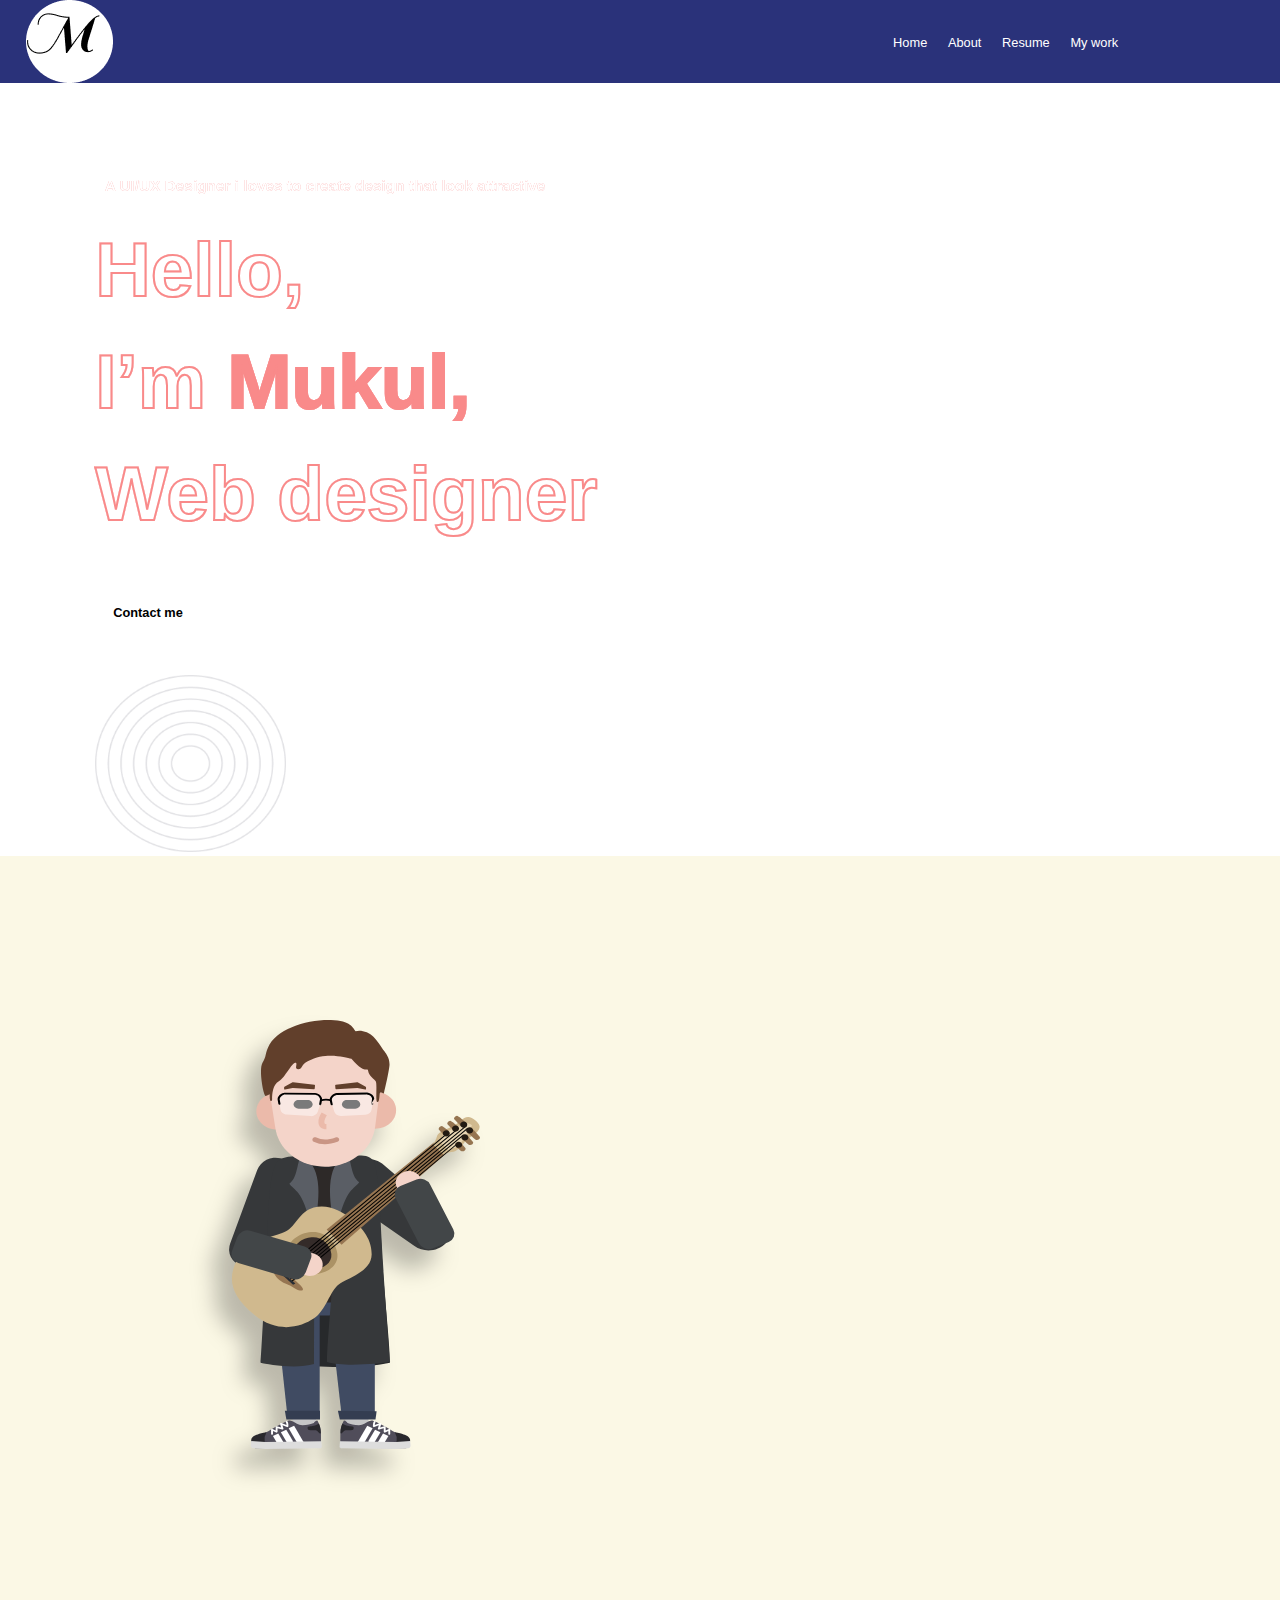
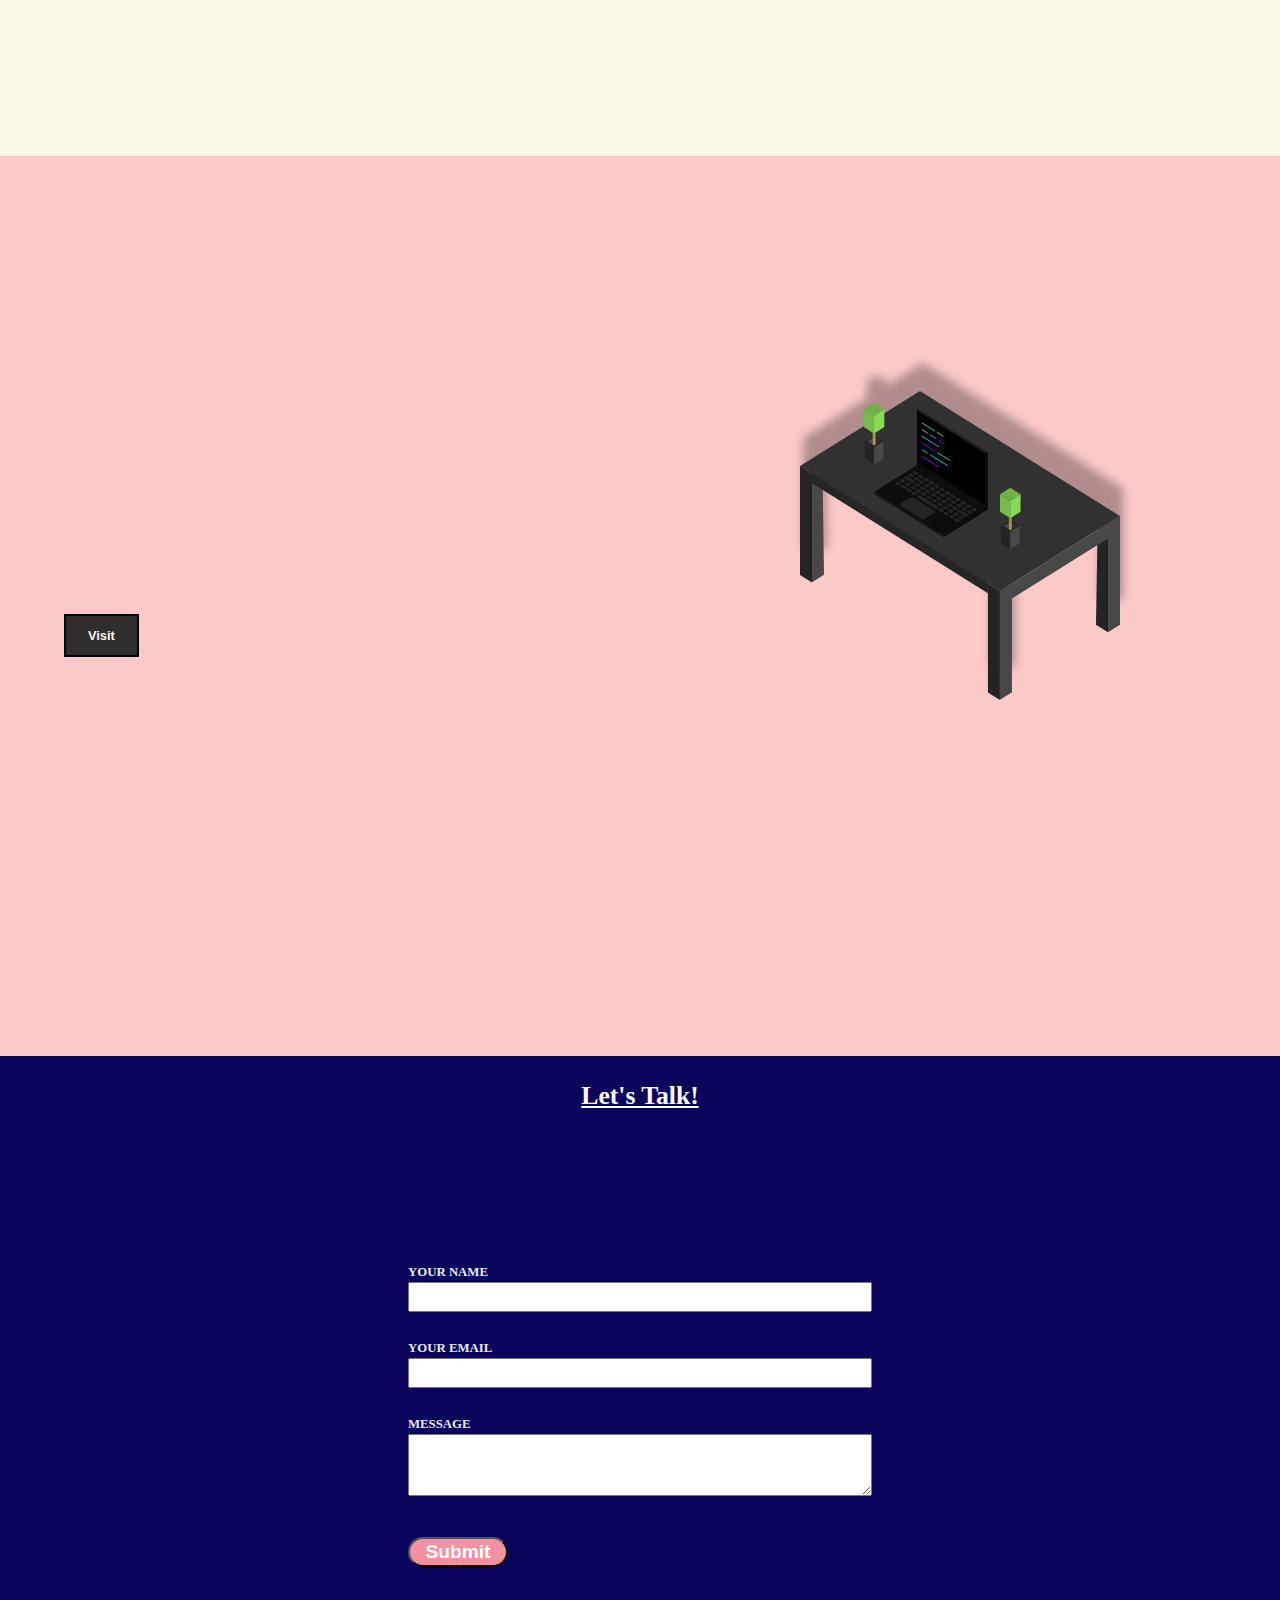
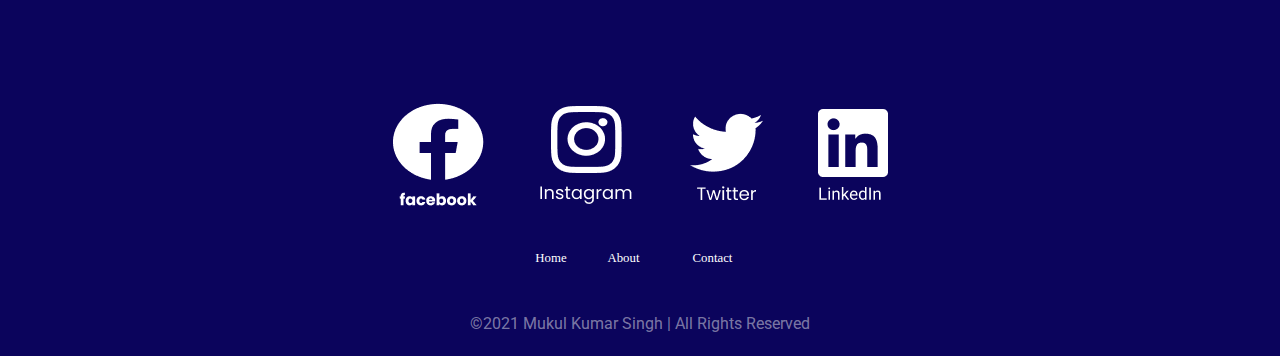
==== index.html @ 23a28876 "new portfolio" ====
<!DOCTYPE html>
<html lang="en">
<head>
    <meta charset="UTF-8">
    <meta http-equiv="X-UA-Compatible" content="IE=edge">
    <meta name="viewport" content="width=device-width, initial-scale=1.0">
    <link rel="stylesheet" href="https://cdnjs.cloudflare.com/ajax/libs/animate.css/4.1.1/animate.min.css"/>
    <link rel="stylesheet" href="index.css">
    
    <title>Document</title>
    
</head>
<body>
    <header>
        <div class="logo"><img class=lg src="logo.png" alt=""></div>
        <navbar class="nav-menu">
        <a href="">Home</a>
        <a href="#about">About</a>
        <a href="">Resume</a>
        <a href="#container">My work</a>
        </navbar>
       
    </header>

    
 <section>
     <div class="right-col">
         <p>A UI/UX Designer i loves to create design that look  attractive </p>
             <h1 class="mask">Hello,<br>I’m<span> Mukul,</span> <br> Web designer</h1><br><br><br>
             <a  class="btn" href="#footer">Contact me</a><br><br><br><br>
             <img class="circles" src="circles.png" alt="">
        </div>
       
     <div class="left-col"> 
     <img class="tiktik" src="Titik-titik.png" alt=""> <br><br>
     
        
    </div>
 </section>
<script src="index.js"></script>


<main id="about">
    <div class="left-col1">
        <h1 class="heading2">About <span class="span2">Me</span></h1>
         <img class="hero-img" src="me.svg" alt=""></a>
       
    </div>
    <div class="right-col1"> 
        
        <h4 class="para">
        My name is Mukul and i am 22 years old and recently i have completed my Bca graduate from IIMT COLLEGE OF MANAGEMENT GREATER NOIDA.
        <br><br>
        If I talk About my interest i love singing, sketching, listing Music and playing videos games.
         In my free time i love to hangout with my friends. My Aim is to become a UI/UX Designer.</h4></div>
</main>

<div id="container">
     <div class="left-col2">
        <h4 class="para1">Library System management - jan 25,2021,feb 10,2021 mentor-Tushar gupta | team size:3 The Project “Library system management” is a management software for monitoring and controlling the transaction in library. 
            DEEP TRADING COMPANY WEBSITE- Made by me-</h4><br><br><br>
            <a class="btn1" href="https://mukulkms.github.io/deep/">Visit</a>
     </div>
     <div class="right-col2">
        <h1 class="heading3">Work</h1>
        <img  class="hero-img2" src="lap.svg" alt="">
     </div>
</div>
   <!--Footer-->

   <div id="footer">
          <h3>Let's Talk! </h3><br><br>

        <form  action="https://formspree.io/f/myyllgqn" method="POST">
            <ul>
                <li>
                    <label for="name"><span class="span1">Your Name <span class="required-star"></span></span></label>
                    <input type="text" id="name" name="user_name">
                </li>
                <li>
                    <label for="mail"><span class="span1">Your Email <span class="required-star"></span></span></label>
                    <input type="email" id="mail" name="user_email">
                </li>
                <li>
                    <label for="message"><span class="span1">Message</span></label>
                    <textarea rows="4" cols="50"></textarea>
                </li>
                <li>
                    <input type="submit">
                </li>
            </ul>
        </form>


    <div class="social-media-icons">
        <a href="https://www.facebook.com/Mukulkumarsingh31?ref=bookmarks"><img class="fb" src="Fb.png" alt=""></a>
        <a href="https://www.instagram.com/mukul.k.s"><img class="insta" src="insta.png" alt=""></a>
        <a href="https://twitter.com/MukulKu83771937"><img class="twitter" src="Twitter.png" alt=""></a>
        <a href="https://www.linkedin.com/in/mukul-kumar-singh-57364220a"><img  class="linkedin" src="linkedin.png" alt=""></a>
       
    

    <div class="footer-links-2">
  <a class="h" href="index.html">Home</a>
  <a class="a" href="#about">About</a>
  <a class="c" href="#contact">Contact</a>
  </div>
</div>

<h6>©2021 Mukul Kumar Singh | All Rights Reserved</h6>
  </footer>

</body>
</html>
---- index.css ----
@import url("http://fonts.cdnfonts.com/css/sitara");
@import url("https://fonts.googleapis.com/css2?family=Roboto&display=swap");
@import url("https://fonts.googleapis.com/css2?family=Roboto&family=Syncopate:wght@700&display=swap");
@import url("https://fonts.googleapis.com/css2?family=Roboto&family=Roboto+Mono:wght@500&family=Syncopate:wght@700&display=swap");
* {
  -webkit-box-sizing: border-box;
          box-sizing: border-box;
  margin: 0;
  padding: 0;
  scroll-behavior: smooth;
}

/******all-fonts***************/
/******************************/
header {
  list-style: none;
  -webkit-box-pack: right;
      -ms-flex-pack: right;
          justify-content: right;
  -webkit-box-align: center;
      -ms-flex-align: center;
          align-items: center;
  display: -webkit-box;
  display: -ms-flexbox;
  display: flex;
  position: relative;
  background-color: #2A327A;
}

.nav-menu {
  width: 100%;
  text-align: right;
  padding: 0 12%;
}

.logo {
  display: -webkit-box;
  display: -ms-flexbox;
  display: flex;
  -webkit-box-pack: left;
      -ms-flex-pack: left;
          justify-content: left;
  padding: 0 2%;
}

a {
  list-style: none;
  font-family: 'Syncopate', sans-serif;
  font-weight: normal;
  padding: 0 1%;
  color: white;
  -webkit-transition: 300ms;
  transition: 300ms;
  font-size: 0.8rem;
  text-decoration: none;
}

a:hover {
  -webkit-text-decoration-line: underline;
          text-decoration-line: underline;
  -webkit-text-decoration-color: #24ff92;
          text-decoration-color: #24ff92;
  color: #24ff92;
  transform: translateY(-6px);
  /* IE 9 */
  -webkit-transform: scale(1.1);
  /* Safari 3-8 */
  transform: scale(1.1);
}

a:active {
  color: red;
}

/*************hamurger************************/
/********************************************/
section {
  display: -ms-grid;
  display: grid;
  -ms-grid-columns: 2.9fr 1fr;
      grid-template-columns: 2.9fr 1fr;
  background: url(/cv/background.jpg);
  background-repeat: no-repeat;
  width: 100%;
  background-size: cover;
  behavior: 'smooth';
}

.mask {
  font-size: 6vw;
  margin-top: 2%;
  margin-left: 10%;
  line-height: 7rem;
  font-family: 'Syncopate', sans-serif;
  color: #F98A8A;
  width: 90%;
  background: radial-gradient(circle 100px at var(--x, 0) var(--y, 0), white 99%, #ffffff 100%) fixed;
  background-clip: text;
  -webkit-background-clip: text;
  -webkit-animation: slideInLeft;
          animation: slideInLeft;
  -webkit-animation-duration: 2s;
          animation-duration: 2s;
  -webkit-text-fill-color: transparent;
  -webkit-transition: all 0.3s linear;
  transition: all 0.3s linear;
  -webkit-text-stroke-width: 2px;
  -webkit-text-stroke-color: solid #F98A8A;
}

.mask:hover {
  background: radial-gradient(circle 100px at var(--x, 0) var(--y, 0), #000000 99%, #ffffff 100%) fixed;
  background-clip: text;
  -webkit-background-clip: text;
  /* IE 9 */
  -webkit-transform: scale(0.8);
  /* Safari 3-8 */
  transform: scale(1.05);
}

span {
  background: radial-gradient(circle 100px at var(--x, 0) var(--y, 0), #ffffff 99%, #F98A8A 100%) fixed;
  background-clip: text;
  -webkit-background-clip: text;
}

span:hover {
  background-clip: text;
  -webkit-background-clip: text;
}

p {
  margin-top: 10%;
  margin-left: 11%;
  line-height: 1rem;
  font-family: 'Syncopate', sans-serif;
  font-weight: bold;
  -webkit-animation: slideInLeft;
          animation: slideInLeft;
  -webkit-animation-duration: 2s;
          animation-duration: 2s;
  font-size: 1.2vw;
  background: radial-gradient(circle 100px at var(--x, 0) var(--y, 0), white 99%, #ffffff 100%) fixed;
  background-clip: text;
  -webkit-background-clip: text;
  color: transparent;
  -webkit-text-fill-color: transparent;
  -webkit-transition: all 0.3s linear;
  transition: all 0.3s linear;
}

p:hover {
  background: radial-gradient(circle 100px at var(--x, 0) var(--y, 0), #000000 99%, #ffffff 100%) fixed;
  background-clip: text;
  -webkit-background-clip: text;
}

.right-col {
  background: radial-gradient(circle 100px at var(--x, 0) var(--y, 0), #ffffff 99%, #F98A8A 100%) fixed;
  background-clip: text;
  -webkit-background-clip: text;
}

.right-col:hover {
  background: radial-gradient(circle 100px at var(--x, 0) var(--y, 0), #F98A8A 99%, #ffffff00 100%) fixed;
}

.left-col {
  display: inline-block;
  background: radial-gradient(circle 100px at var(--x, 0) var(--y, 0), #ffffff 99%, #F98A8A 100%) fixed;
  background-clip: text;
  -webkit-background-clip: text;
}

.left-col:hover {
  background: radial-gradient(circle 100px at var(--x, 0) var(--y, 0), #F98A8A 99%, #ffffff00 100%) fixed;
}

.tiktik {
  width: 50%;
  margin-top: 10%;
  margin-left: 25%;
}

.circles {
  width: 20%;
  margin-left: 10%;
}

.btn {
  background-color: white;
  padding: 18px;
  color: #000000;
  font-family: 'Syncopate', sans-serif;
  font-weight: bold;
  width: 60px;
  margin-left: 10%;
}

.btn:hover {
  background-color: #252424;
  text-decoration: none;
  color: white;
}

/******************************** 2nd section************************************/
#about {
  display: -ms-grid;
  display: grid;
  -ms-flex-pack: distribute;
      justify-content: space-around;
  -ms-grid-columns: 1fr 1fr;
      grid-template-columns: 1fr 1fr;
  background-color: #FBF8E5;
  height: 100vh;
  behavior: 'smooth';
  -webkit-box-orient: horizontal;
  -webkit-box-direction: normal;
      -ms-flex-direction: row;
          flex-direction: row;
}

.hero-img {
  width: 40%;
  -webkit-box-pack: center;
      -ms-flex-pack: center;
          justify-content: center;
  margin-left: 35%;
  -webkit-transition: 300ms;
  transition: 300ms;
  -webkit-filter: drop-shadow(-17px 19px 11px rgba(0, 0, 0, 0.25));
          filter: drop-shadow(-17px 19px 11px rgba(0, 0, 0, 0.25));
  -webkit-animation: updown 2s alternate infinite linear;
          animation: updown 2s alternate infinite linear;
}

@-webkit-keyframes updown {
  from {
    -webkit-transform: translateY(0px);
            transform: translateY(0px);
  }
  to {
    -webkit-transform: translateY(22px);
            transform: translateY(22px);
  }
}

@keyframes updown {
  from {
    -webkit-transform: translateY(0px);
            transform: translateY(0px);
  }
  to {
    -webkit-transform: translateY(22px);
            transform: translateY(22px);
  }
}

.left-col1 {
  -webkit-box-pack: center;
      -ms-flex-pack: center;
          justify-content: center;
  -webkit-box-align: center;
      -ms-flex-align: center;
          align-items: center;
}

.left-col1:hover {
  background: radial-gradient(circle 100px at var(--x, 0) var(--y, 0), #070966 99%, #ffffff00 100%) fixed;
}

.right-col1 {
  -webkit-box-pack: center;
      -ms-flex-pack: center;
          justify-content: center;
  -webkit-box-align: center;
      -ms-flex-align: center;
          align-items: center;
}

.right-col1:hover {
  background: radial-gradient(circle 100px at var(--x, 0) var(--y, 0), #070966 99%, #ffffff00 100%) fixed;
}

.heading2 {
  -webkit-box-align: center;
      -ms-flex-align: center;
          align-items: center;
  text-align: center;
  padding: 50px 0;
  font-size: 6vw;
  line-height: 2rem;
  font-family: 'Syncopate', sans-serif;
  margin-top: 5%;
  margin-left: 10%;
  background: radial-gradient(circle 100px at var(--x, 0) var(--y, 0), white 99%, #000000 100%) fixed;
  background-clip: text;
  -webkit-background-clip: text;
  color: transparent;
  -webkit-text-fill-color: transparent;
  -webkit-transition: all 0.3s linear;
  transition: all 0.3s linear;
}

.heading2:hover {
  background: radial-gradient(circle 100px at var(--x, 0) var(--y, 0), #F98A8A 99%, #000000 100%) fixed;
  background-clip: text;
  /* IE 9 */
  -webkit-transform: scale(1.1);
  /* Safari 3-8 */
  transform: scale(1.1);
  -webkit-background-clip: text;
}

.span2 {
  background: radial-gradient(circle 100px at var(--x, 0) var(--y, 0), #ffffff 99%, #F55252 100%) fixed;
  background-clip: text;
  -webkit-background-clip: text;
}

.para {
  text-align: left;
  font-size: 1.3vw;
  color: #271e8a;
  margin: 0 5%;
  line-height: 2rem;
  font-family: 'Syncopate', sans-serif;
  margin-top: 35%;
  padding: 0 6%;
  background: radial-gradient(circle 100px at var(--x, 0) var(--y, 0), white 99%, #000d81 100%) fixed;
  background-clip: text;
  -webkit-background-clip: text;
  color: transparent;
  -webkit-text-fill-color: transparent;
  -webkit-transition: all 0.3s linear;
  transition: all 0.3s linear;
}

.para:hover {
  background: radial-gradient(circle 100px at var(--x, 0) var(--y, 0), #f3f3f3 99%, #000000 100%) fixed;
  background-clip: text;
  -webkit-background-clip: text;
}

/****************** 3r section********************************/
#container {
  display: -ms-grid;
  display: grid;
  -ms-flex-pack: distribute;
      justify-content: space-around;
  -ms-grid-columns: 1fr 1fr;
      grid-template-columns: 1fr 1fr;
  background-color: #FCC9C9;
  height: 100vh;
  behavior: 'smooth';
}

.hero-img2 {
  width: 50%;
  margin-left: 25%;
  -webkit-filter: drop-shadow(3px -28px 5px rgba(0, 0, 0, 0.3));
          filter: drop-shadow(3px -28px 5px rgba(0, 0, 0, 0.3));
  -webkit-transition: 300ms;
  transition: 300ms;
  -webkit-animation: bounce 2s alternate infinite linear;
          animation: bounce 2s alternate infinite linear;
}

@-webkit-keyframes bounce {
  from {
    -webkit-transform: translateX(0px);
            transform: translateX(0px);
  }
  to {
    -webkit-transform: translateX(20px);
            transform: translateX(20px);
  }
}

@keyframes bounce {
  from {
    -webkit-transform: translateX(0px);
            transform: translateX(0px);
  }
  to {
    -webkit-transform: translateX(20px);
            transform: translateX(20px);
  }
}

.hero-img2:hover {
  -webkit-transform: translateY(10px);
          transform: translateY(10px);
}

.left-col2 {
  -webkit-box-pack: center;
      -ms-flex-pack: center;
          justify-content: center;
  -webkit-box-align: center;
      -ms-flex-align: center;
          align-items: center;
}

.left-col2:hover {
  background: radial-gradient(circle 100px at var(--x, 0) var(--y, 0), #131010 99%, #ffffff00 100%) fixed;
}

.right-col2 {
  -webkit-box-pack: center;
      -ms-flex-pack: center;
          justify-content: center;
  -webkit-box-align: center;
      -ms-flex-align: center;
          align-items: center;
}

.right-col2:hover {
  background: radial-gradient(circle 100px at var(--x, 0) var(--y, 0), #000000 99%, #ffffff00 100%) fixed;
}

.heading3 {
  -webkit-box-align: center;
      -ms-flex-align: center;
          align-items: center;
  -webkit-text-decoration-line: underline;
          text-decoration-line: underline;
  text-align: center;
  padding: 50px 0;
  font-size: 7vw;
  font-family: 'Syncopate', sans-serif;
  margin-top: 5%;
  background: radial-gradient(circle 100px at var(--x, 0) var(--y, 0), white 99%, #000000 100%) fixed;
  background-clip: text;
  -webkit-background-clip: text;
  color: transparent;
  -webkit-text-fill-color: transparent;
  -webkit-transition: all 0.3s linear;
  transition: all 0.3s linear;
}

.heading3:hover {
  /* IE 9 */
  -webkit-transform: scale(1.1);
  /* Safari 3-8 */
  transform: scale(1.1);
}

.para1 {
  text-align: left;
  font-size: 1.3vw;
  color: #dd458c;
  margin: 0 5%;
  line-height: 2rem;
  font-family: 'Syncopate', sans-serif;
  margin-top: 40%;
  margin-left: 10%;
  background: radial-gradient(circle 100px at var(--x, 0) var(--y, 0), white 99%, #e63780 100%) fixed;
  background-clip: text;
  -webkit-background-clip: text;
  color: transparent;
  -webkit-text-fill-color: transparent;
  -webkit-transition: all 0.3s linear;
  transition: all 0.3s linear;
}

.btn1 {
  border: 2px solid black;
  background-color: #302d2d;
  padding: 12px 22px;
  color: #fcf4f4;
  font-family: 'Syncopate', sans-serif;
  font-weight: bold;
  width: 100px;
  text-decoration: none;
  margin-left: 10%;
}

.btn1:hover {
  background-color: white;
  color: #000000;
  text-decoration: none;
}

/*************footer********************/
h3 {
  font-family: 'syncopate';
  color: white;
  text-decoration: underline;
  text-align: center;
  margin-top: 2%;
  font-size: 2vw;
  -webkit-transition: 300ms;
  transition: 300ms;
}

h3:hover {
  /* IE 9 */
  -webkit-transform: scale(1.1);
  /* Safari 3-8 */
  transform: scale(1.1);
}

/***contact form********/
form {
  padding-top: 100px;
  -ms-flex-item-align: center;
      -ms-grid-row-align: center;
      align-self: center;
  -webkit-box-pack: center;
      -ms-flex-pack: center;
          justify-content: center;
  padding-top: 40px;
  padding-right: 40px;
  padding-bottom: 40px;
  padding-left: 40px;
  border-radius: 0px;
  overflow: hidden;
  justify-content: center;
}

label,
input {
  height: 30px;
  display: -ms-grid;
  display: grid;
  width: 100%;
  -webkit-box-align: center;
      -ms-flex-align: center;
          align-items: center;
}

textarea {
  display: -ms-grid;
  display: grid;
  width: 100%;
  -webkit-box-align: center;
      -ms-flex-align: center;
          align-items: center;
}

ul {
  list-style: none;
  -ms-flex-line-pack: center;
      align-content: center;
  padding: 0;
}

li {
  padding: 0.5em;
  -webkit-box-pack: center;
      -ms-flex-pack: center;
          justify-content: center;
  -webkit-box-align: center;
      -ms-flex-align: center;
          align-items: center;
  margin: 0 30%;
}

.span1 {
  font-weight: 700;
  color: #e9ebec;
  line-height: 35px;
  line-height: 2.5rem;
  font-family: syncopate;
  font-size: 12px;
  font-size: 0.8rem;
  text-transform: uppercase;
}

input[type="submit"] {
  background: #f191a2;
  color: white;
  font-weight: 700;
  font-size: 1.2rem;
  border-radius: 15px;
  margin-top: 1.3em;
  -webkit-transition: 300ms;
  transition: 300ms;
  width: 100px;
}

input[type="submit"]:hover {
  background-color: #23e47a;
  cursor: pointer;
}

#footer {
  background-color: #0B045C;
  background-repeat: no-repeat;
  display: -ms-grid;
  display: grid;
  background-size: 100vh;
  height: 100vh;
  background-attachment: fixed;
}

.social-media-icons {
  padding-top: 5%;
  text-align: center;
}

.fb {
  margin: 1%;
  -webkit-transition: 300ms;
  transition: 300ms;
}

.fb:hover {
  -webkit-transition: 300ms;
  transition: 300ms;
  -webkit-transform: translateY(-7px);
          transform: translateY(-7px);
}

.insta {
  -webkit-transition: 300ms;
  transition: 300ms;
  margin: 1%;
}

.insta:hover {
  -webkit-transform: translateY(-7px);
          transform: translateY(-7px);
}

.twitter {
  -webkit-transition: 300ms;
  transition: 300ms;
  margin: 1%;
}

.twitter:hover {
  -webkit-transform: translateY(-7px);
          transform: translateY(-7px);
}

.linkedin {
  margin: 1%;
  -webkit-transition: 300ms;
  transition: 300ms;
}

.linkedin:hover {
  -webkit-transform: translateY(-7px);
          transform: translateY(-7px);
}

.footer-links-2 {
  display: block;
  text-align: center;
  padding: 2%;
}

.h {
  margin: 1%;
  color: white;
  padding: 0;
  text-decoration: none;
  font-family: Syncopate;
}

.h:hover {
  color: yellow;
}

.a {
  margin: 1%;
  color: white;
  text-decoration: none;
  font-family: Syncopate;
}

.a:hover {
  color: yellow;
}

.c {
  margin: 1%;
  color: white;
  text-decoration: none;
  font-family: Syncopate;
}

.c:hover {
  color: yellow;
}

h6 {
  text-align: center;
  color: rgba(245, 245, 245, 0.493);
  font-size: 1rem;
  font-weight: normal;
  font-family: roboto;
}

/*********************media queries****************************/
@media (max-width: 800px) {
  section {
    -ms-grid-columns: 1fr;
        grid-template-columns: 1fr;
  }
  .left-col {
    display: none;
  }
  .right-col {
    width: 100%;
  }
  .mask {
    line-height: 50px;
  }
  p {
    font-size: 0.8em;
  }
  .hero-img {
    width: 60%;
  }
  .para {
    font-size: 0.85em;
    line-height: 2em;
    margin-top: 45%;
  }
  .para1 {
    font-size: 0.85em;
    line-height: 2em;
    margin-top: 45%;
  }
  .hero-img2 {
    width: 65%;
  }
}

@media (max-width: 600px) {
  .logo {
    -webkit-box-pack: left;
        -ms-flex-pack: left;
            justify-content: left;
    justify-items: left;
  }
  .lg {
    width: 50%;
  }
  .nav-menu {
    display: none;
  }
  /*********1 container*************/
  section {
    -ms-grid-columns: 1fr;
        grid-template-columns: 1fr;
  }
  .mask {
    font-size: 2.5em;
    margin-left: 5%;
  }
  p {
    margin-left: 5%;
  }
  .btn {
    margin-left: 5%;
    font-size: 0.6em;
  }
  .left-col {
    display: none;
  }
  .right-col {
    width: 100%;
  }
  /*********2nd container***********/
  #about {
    -ms-grid-columns: 1fr;
        grid-template-columns: 1fr;
  }
  .hero-img {
    width: 35%;
    margin-top: -4%;
  }
  .heading2 {
    font-size: 3em;
    margin: 0;
  }
  .para {
    font-size: 0.75em;
    margin: 0 5%;
  }
  /*********** 3rd conatnier*************/
  #container {
    display: -ms-grid;
    display: grid;
    -ms-grid-columns: 1fr;
        grid-template-columns: 1fr;
  }
  .btn1 {
    margin-left: 5%;
  }
  .left-col2 {
    -webkit-box-ordinal-group: 3;
        -ms-flex-order: 2;
            order: 2;
  }
  .right-col2 {
    -webkit-box-ordinal-group: 2;
        -ms-flex-order: 1;
            order: 1;
  }
  .hero-img2 {
    width: 60%;
  }
  .heading3 {
    font-size: 3em;
    margin: 0;
  }
  .para1 {
    font-size: 0.75em;
    margin: 0 5%;
  }
  h3 {
    font-size: 2em;
    margin-top: 5%;
  }
  /******** footer*********/
  .fb, .insta {
    width: 10%;
  }
  .twitter, .linkedin {
    width: 8%;
  }
  li {
    padding: 0.5em;
    -webkit-box-pack: center;
        -ms-flex-pack: center;
            justify-content: center;
    -webkit-box-align: center;
        -ms-flex-align: center;
            align-items: center;
    margin: 0 15%;
  }
}
/*# sourceMappingURL=index.css.map */
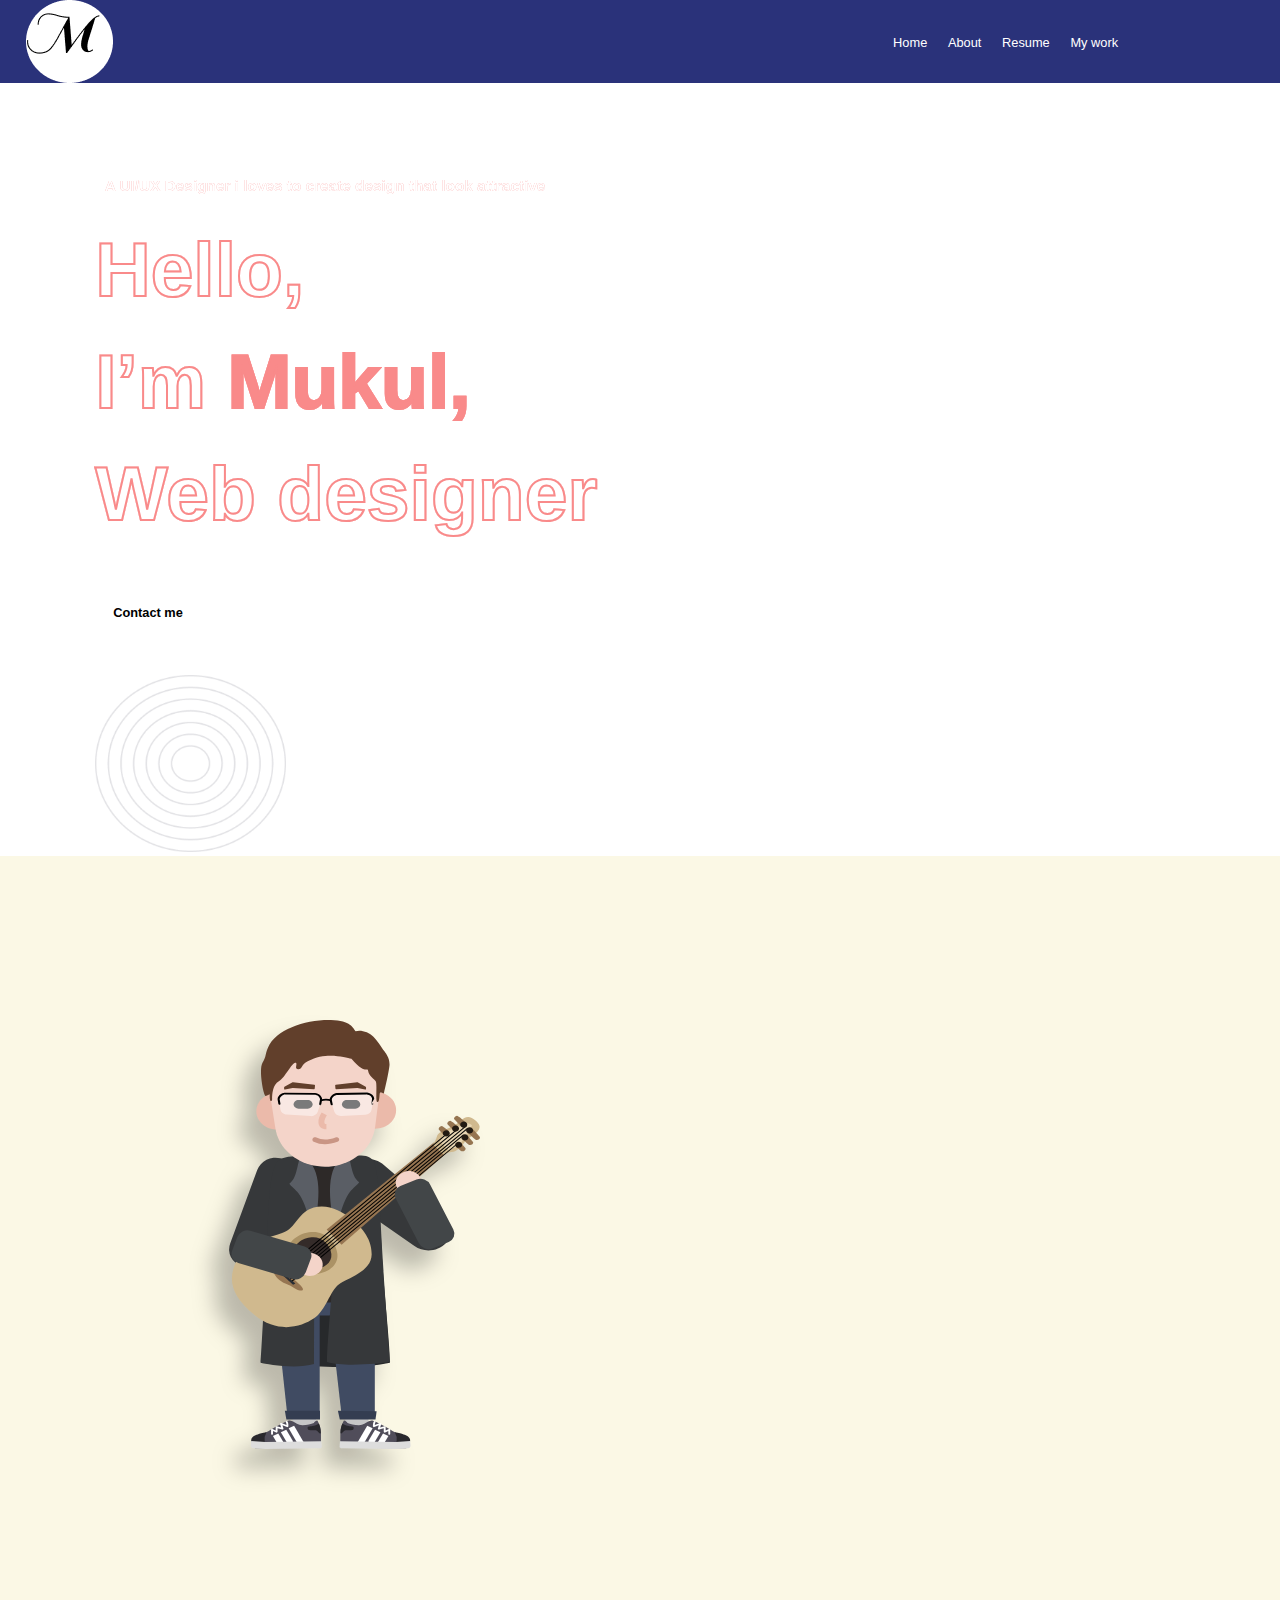
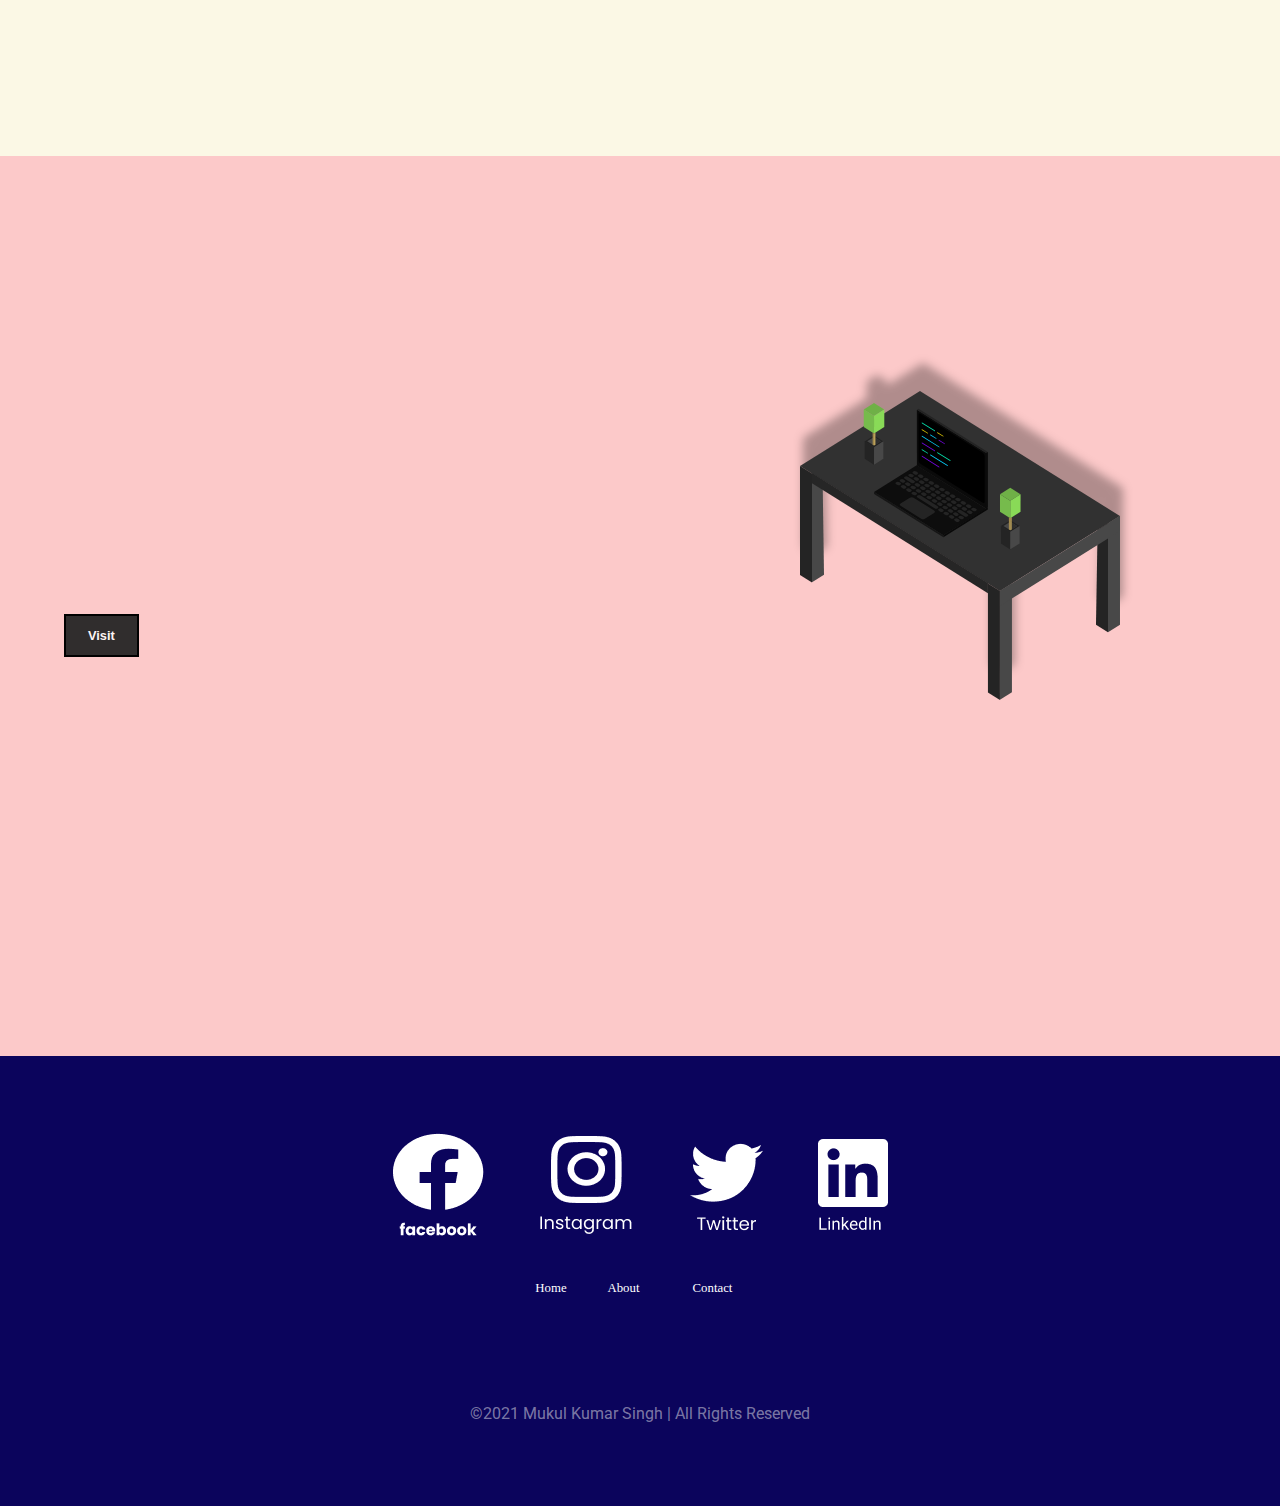
==== commit 18d27caf: "update" ====
--- a/index.html
+++ b/index.html
@@ -27,7 +27,7 @@
      <div class="right-col">
          <p>A UI/UX Designer i loves to create design that look  attractive </p>
              <h1 class="mask">Hello,<br>I’m<span> Mukul,</span> <br> Web designer</h1><br><br><br>
-             <a  class="btn" href="#footer">Contact me</a><br><br><br><br>
+             <a  class="btn" href="contact.html">Contact me</a><br><br><br><br>
              <img class="circles" src="circles.png" alt="">
         </div>
        
@@ -67,30 +67,8 @@
      </div>
 </div>
    <!--Footer-->
-
-   <div id="footer">
-          <h3>Let's Talk! </h3><br><br>
-
-        <form  action="https://formspree.io/f/myyllgqn" method="POST">
-            <ul>
-                <li>
-                    <label for="name"><span class="span1">Your Name <span class="required-star"></span></span></label>
-                    <input type="text" id="name" name="user_name">
-                </li>
-                <li>
-                    <label for="mail"><span class="span1">Your Email <span class="required-star"></span></span></label>
-                    <input type="email" id="mail" name="user_email">
-                </li>
-                <li>
-                    <label for="message"><span class="span1">Message</span></label>
-                    <textarea rows="4" cols="50"></textarea>
-                </li>
-                <li>
-                    <input type="submit">
-                </li>
-            </ul>
-        </form>
-
+   <div id="footer1">
+  
 
     <div class="social-media-icons">
         <a href="https://www.facebook.com/Mukulkumarsingh31?ref=bookmarks"><img class="fb" src="Fb.png" alt=""></a>
@@ -103,7 +81,7 @@
     <div class="footer-links-2">
   <a class="h" href="index.html">Home</a>
   <a class="a" href="#about">About</a>
-  <a class="c" href="#contact">Contact</a>
+  <a class="c" href="contact.html">Contact</a>
   </div>
 </div>
 
--- a/index.css
+++ b/index.css
@@ -586,13 +586,20 @@
 }
 
 #footer {
-  background-color: #0B045C;
+  background-color: #0b0a44;
   background-repeat: no-repeat;
   display: -ms-grid;
   display: grid;
   background-size: 100vh;
   height: 100vh;
-  background-attachment: fixed;
+}
+
+#footer1 {
+  background-color: #0B045C;
+  background-repeat: no-repeat;
+  display: -ms-grid;
+  display: grid;
+  height: 50vh;
 }
 
 .social-media-icons {
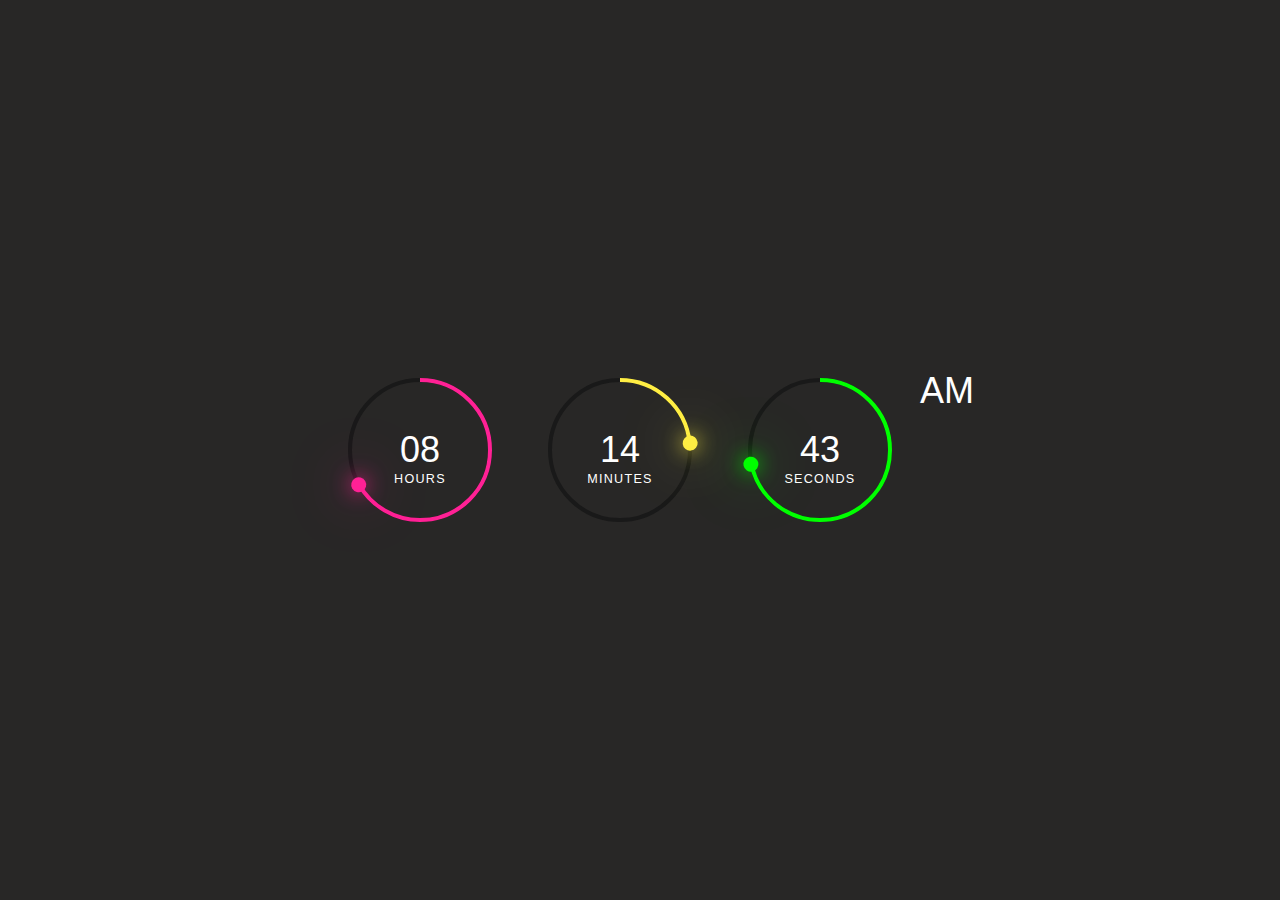
==== commit 630d3d47: "." ====
--- a/index.html
+++ b/index.html
@@ -4,89 +4,43 @@
     <meta charset="UTF-8">
     <meta http-equiv="X-UA-Compatible" content="IE=edge">
     <meta name="viewport" content="width=device-width, initial-scale=1.0">
-    <link rel="stylesheet" href="https://cdnjs.cloudflare.com/ajax/libs/animate.css/4.1.1/animate.min.css"/>
-    <link rel="stylesheet" href="index.css">
-    
-    <title>Document</title>
-    
+    <link rel="stylesheet" href="style.css">
+    <title>Digital clock</title>
 </head>
 <body>
-    <header>
-        <div class="logo"><img class=lg src="logo.png" alt=""></div>
-        <navbar class="nav-menu">
-        <a href="">Home</a>
-        <a href="#about">About</a>
-        <a href="">Resume</a>
-        <a href="#container">My work</a>
-        </navbar>
-       
-    </header>
-
-    
- <section>
-     <div class="right-col">
-         <p>A UI/UX Designer i loves to create design that look  attractive </p>
-             <h1 class="mask">Hello,<br>I’m<span> Mukul,</span> <br> Web designer</h1><br><br><br>
-             <a  class="btn" href="contact.html">Contact me</a><br><br><br><br>
-             <img class="circles" src="circles.png" alt="">
-        </div>
-       
-     <div class="left-col"> 
-     <img class="tiktik" src="Titik-titik.png" alt=""> <br><br>
-     
-        
-    </div>
- </section>
-<script src="index.js"></script>
-
-
-<main id="about">
-    <div class="left-col1">
-        <h1 class="heading2">About <span class="span2">Me</span></h1>
-         <img class="hero-img" src="me.svg" alt=""></a>
-       
-    </div>
-    <div class="right-col1"> 
-        
-        <h4 class="para">
-        My name is Mukul and i am 22 years old and recently i have completed my Bca graduate from IIMT COLLEGE OF MANAGEMENT GREATER NOIDA.
-        <br><br>
-        If I talk About my interest i love singing, sketching, listing Music and playing videos games.
-         In my free time i love to hangout with my friends. My Aim is to become a UI/UX Designer.</h4></div>
-</main>
-
 <div id="container">
-     <div class="left-col2">
-        <h4 class="para1">Library System management - jan 25,2021,feb 10,2021 mentor-Tushar gupta | team size:3 The Project “Library system management” is a management software for monitoring and controlling the transaction in library. 
-            DEEP TRADING COMPANY WEBSITE- Made by me-</h4><br><br><br>
-            <a class="btn1" href="https://mukulkms.github.io/deep/">Visit</a>
-     </div>
-     <div class="right-col2">
-        <h1 class="heading3">Work</h1>
-        <img  class="hero-img2" src="lap.svg" alt="">
-     </div>
-</div>
-   <!--Footer-->
-   <div id="footer1">
-  
-
-    <div class="social-media-icons">
-        <a href="https://www.facebook.com/Mukulkumarsingh31?ref=bookmarks"><img class="fb" src="Fb.png" alt=""></a>
-        <a href="https://www.instagram.com/mukul.k.s"><img class="insta" src="insta.png" alt=""></a>
-        <a href="https://twitter.com/MukulKu83771937"><img class="twitter" src="Twitter.png" alt=""></a>
-        <a href="https://www.linkedin.com/in/mukul-kumar-singh-57364220a"><img  class="linkedin" src="linkedin.png" alt=""></a>
-       
-    
-
-    <div class="footer-links-2">
-  <a class="h" href="index.html">Home</a>
-  <a class="a" href="#about">About</a>
-  <a class="c" href="contact.html">Contact</a>
-  </div>
+    <div class="circle" style="--clr:#ff2195">
+       <div class="dots hr_dot"></div>
+        <svg>
+            <circle cx="70" cy="70" r="70"></circle>
+            <circle cx="70" cy="70" r="70" id="hh"></circle>
+        </svg>
+    <div id="hours">00</div>
 </div>
 
-<h6>©2021 Mukul Kumar Singh | All Rights Reserved</h6>
-  </footer>
+<div class="circle" style="--clr:#fe4">
+    <div class="dots mm_dot"></div>
+   
+    <svg>
+        <circle cx="70" cy="70" r="70"></circle>
+        <circle cx="70" cy="70" r="70" id="mm"></circle>
+    </svg>
+    <div id="minutes">00</div>
+</div>
 
+<div class="circle" style="--clr:lime">
+    <div class="dots ss_dot"></div>
+    
+    <svg>
+        <circle cx="70" cy="70" r="70"></circle>
+        <circle cx="70" cy="70" r="70" id="ss"></circle>
+    </svg>
+    <div id="seconds">00</div>
+</div>
+<div class="ap">
+    <div id="session">AM</div>
+</div>
+</div>
+    <script src="files.js"></script>
 </body>
 </html>--- a/style.css
+++ b/style.css
@@ -0,0 +1,92 @@
+*{
+    box-sizing: border-box;
+    padding: 0;
+    margin: 0;
+    font-family: sans-serif;
+}
+
+body{
+    display: flex;
+    justify-content: center;
+    align-items: center;
+    min-height: 100vh;
+    background-color: #020100d9;
+}
+
+#container{
+    display: flex;
+    gap: 40px;
+    color: white;
+}
+#container .circle{
+    position: relative;
+    width: 160px;
+    height: 160px;
+    display: flex;
+    justify-content: center;
+    align-items: center;
+    
+}
+.circle svg{
+    position: relative;
+    width: 150px;
+    height: 150px;
+    transform: rotate(270deg);
+}
+
+#container div{
+    position: absolute;
+    text-align: center;
+    font-weight: 500;
+    font-size: 1.5em;
+}
+
+#container .ap{
+    position: relative;
+    font: 1em;
+    transform: translate(-20px);
+
+}
+
+#container .circle svg circle{
+    position: relative;
+    width: 100%;
+    height: 100%;
+    fill: transparent;
+    stroke: #191919;
+    stroke-width: 4;
+    transform: translate(5px,5px);
+
+}
+#container .circle svg circle:nth-child(2){
+    stroke:var(--clr);
+    stroke-dasharray: 440;
+}
+.dots{
+    position: absolute;
+    width: 100%;
+    height: 100%;
+    z-index: 1;
+    display: flex;
+    justify-content: center;
+}
+span{
+    position: absolute;
+    font-size: 0.35em;
+font-weight: 300;
+letter-spacing: 0.1em;
+text-transform: uppercase;
+transform: translate(-50%) translateY(5%);
+
+}
+.dots::before{
+    content: '';
+    position: absolute;
+    width: 15px;
+    height: 15px;
+    background: var(--clr);
+    border-radius: 50%;
+    top: 2px;
+    box-shadow: 0 0 20px var(--clr),0 0 60px var(--clr);
+
+}